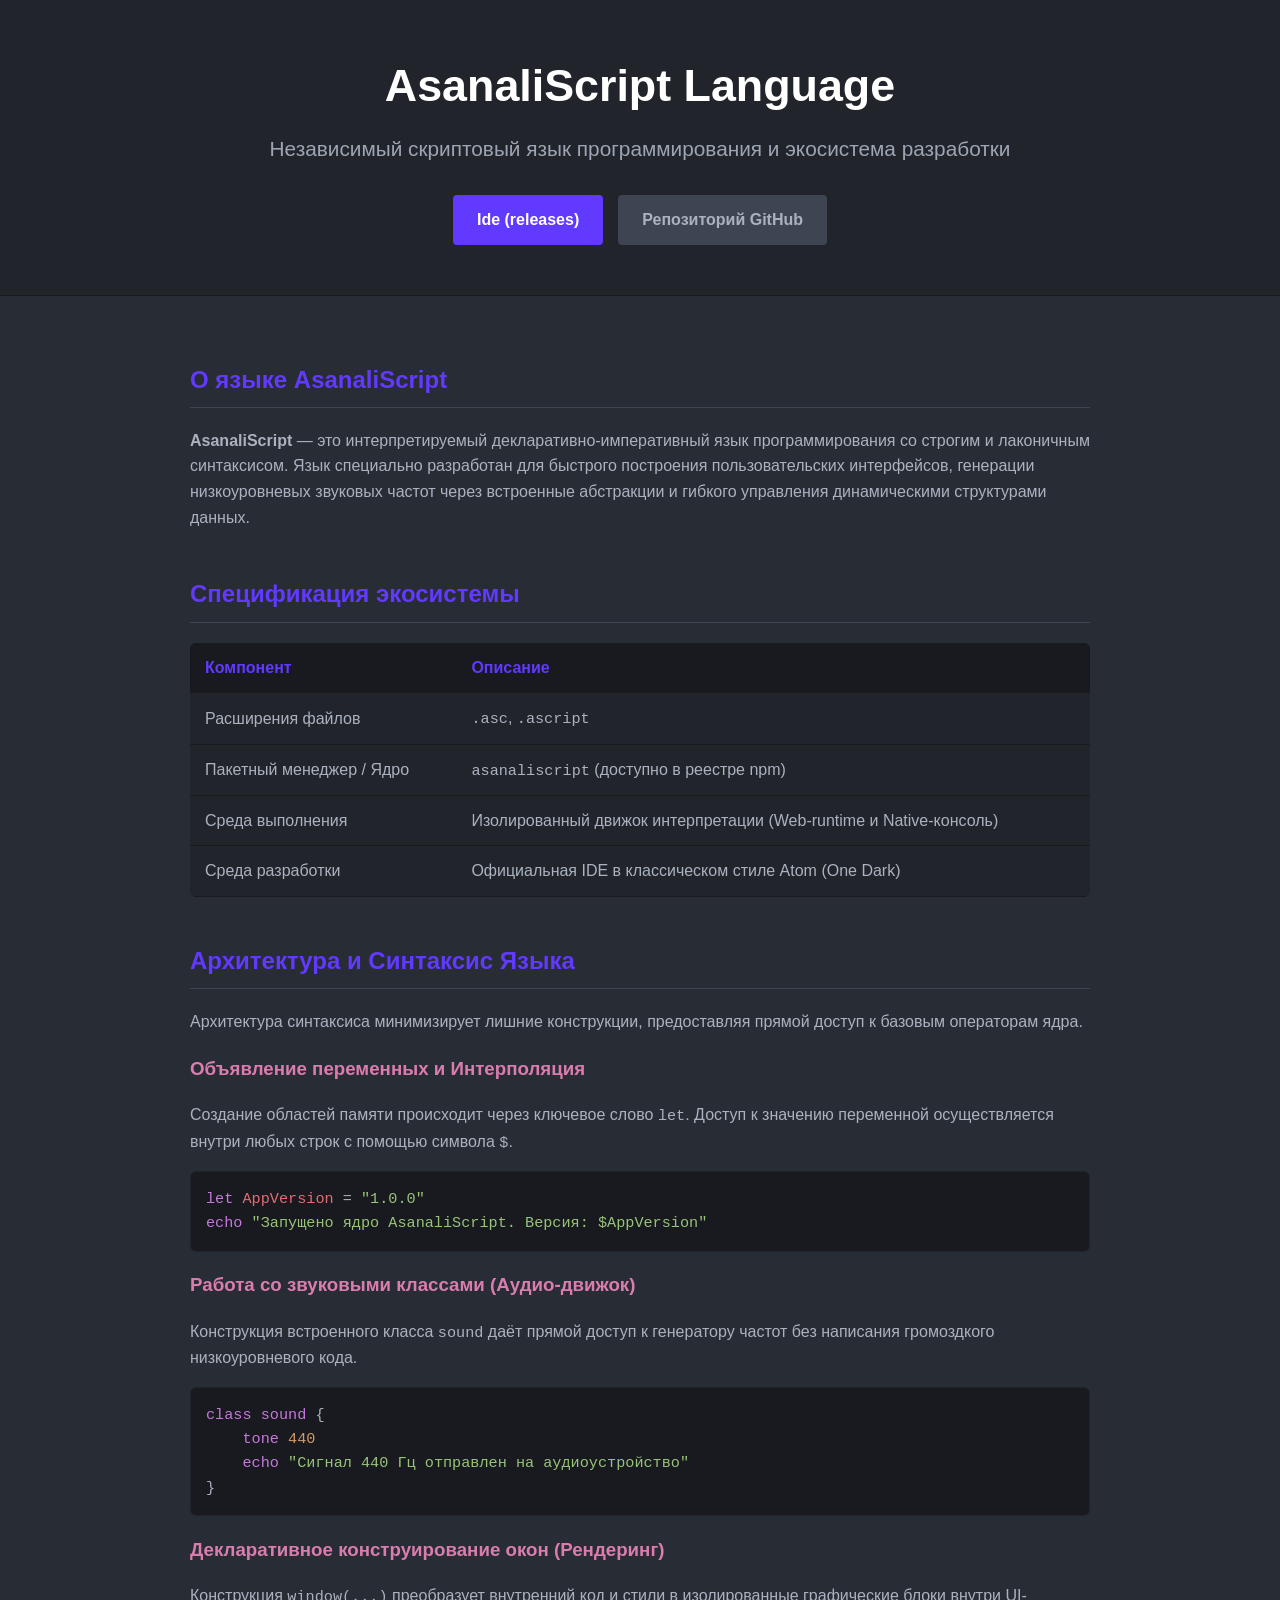
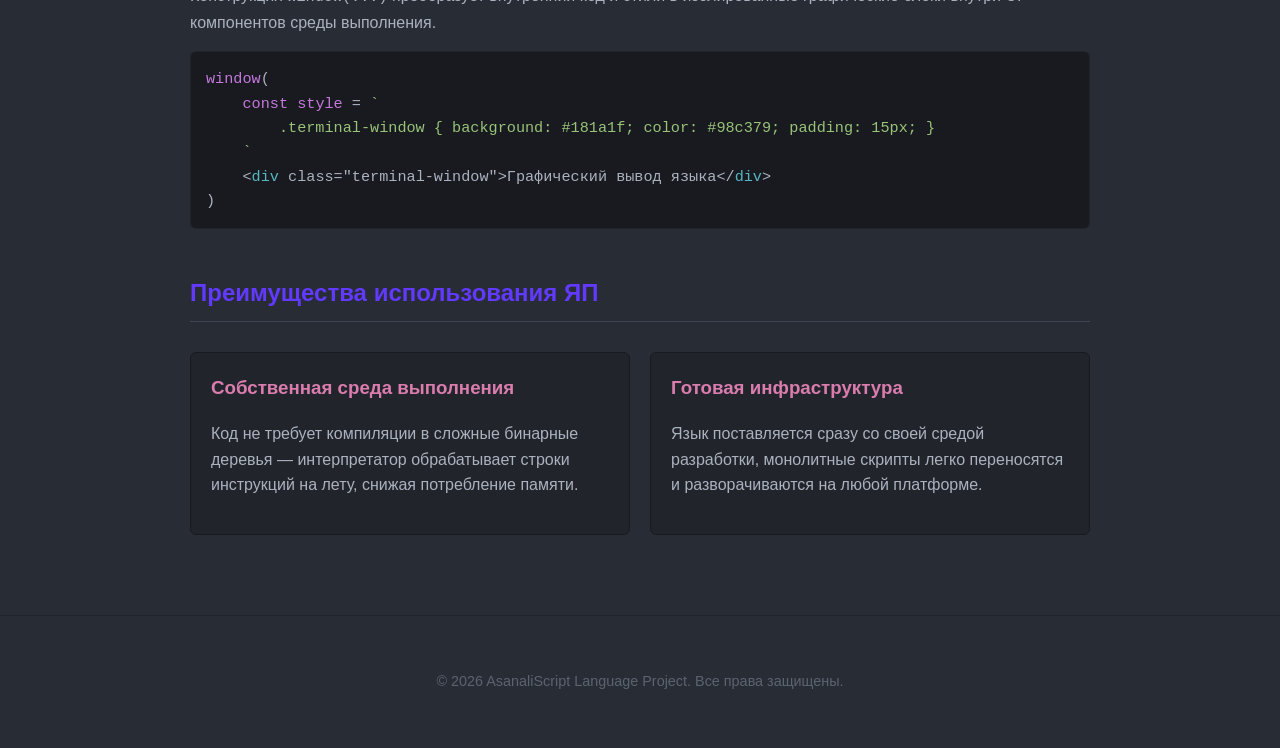
==== index.html @ 1e45b5d1 "Add files via upload" ====
<!DOCTYPE html>
<html lang="ru">
<head>
<meta charset="UTF-8">
<meta name="viewport" content="width=device-width, initial-scale=1.0">
<title>AsanaliScript Language & IDE</title>
<link rel="icon" type="image/png" href="icon.png"/>
</head>
<body>
<style>
body {
    margin: 0;
    padding: 0;
    background-color: #282c34;
    color: #abb2bf;
    font-family: -apple-system, BlinkMacSystemFont, "Segoe UI", Roboto, sans-serif;
    line-height: 1.6;
}

header {
    background-color: #21252b;
    border-bottom: 1px solid #181a1f;
    padding: 50px 20px;
    text-align: center;
}

.container {
    max-width: 900px;
    margin: 0 auto;
    padding: 20px;
}

h1 {
    color: #ffffff;
    font-size: 2.8rem;
    margin: 0 0 10px 0;
}

.subtitle {
    font-size: 1.3rem;
    margin: 0;
    color: #9da5b4;
}

h2 {
    color: #6139FF;
    border-bottom: 1px solid #3e4451;
    padding-bottom: 8px;
    margin-top: 45px;
}

h3 {
    color: #da7dae;
}

.btn-container {
    margin-top: 30px;
    display: flex;
    gap: 15px;
    justify-content: center;
}

.btn {
    display: inline-block;
    background-color: #6139FF;
    color: #ffffff;
    padding: 12px 24px;
    text-decoration: none;
    border-radius: 4px;
    font-weight: bold;
    transition: background 0.2s;
}

.btn:hover {
    background-color: #4b27db;
}

.btn-secondary {
    background-color: #3e4451;
    color: #abb2bf;
}

.btn-secondary:hover {
    background-color: #4b5263;
}

pre {
    background-color: #181a1f;
    padding: 15px;
    border-radius: 6px;
    overflow-x: auto;
    border: 1px solid #21252b;
}

code {
    font-family: "Consolas", "Courier New", monospace;
    font-size: 0.95rem;
}

.kwd { color: #c678dd; }
.str { color: #98c379; }
.num { color: #d19a66; }
.var { color: #e06c75; }
.typ { color: #56b6c2; }

.feature-grid {
    display: grid;
    grid-template-columns: 1fr 1fr;
    gap: 20px;
    margin-top: 30px;
}

.feature-card {
    background-color: #21252b;
    padding: 20px;
    border-radius: 6px;
    border: 1px solid #181a1f;
}

.feature-card h3 {
    margin-top: 0;
}

.spec-table {
    width: 100%;
    border-collapse: collapse;
    margin-top: 20px;
    background-color: #21252b;
    border-radius: 6px;
    overflow: hidden;
}

.spec-table th, .spec-table td {
    padding: 12px 15px;
    text-align: left;
    border-bottom: 1px solid #181a1f;
}

.spec-table th {
    background-color: #181a1f;
    color: #6139FF;
}

footer {
    text-align: center;
    padding: 40px 20px;
    color: #5c6370;
    font-size: 0.9rem;
    border-top: 1px solid #21252b;
    margin-top: 60px;
}
</style>
    <header>
        <h1>AsanaliScript Language</h1>
        <p class="subtitle">Независимый скриптовый язык программирования и экосистема разработки</p>
        
        <div class="btn-container">
            <a href="https://github.com/asanalinskiy/AsanaliScript-IDE/releases" class="btn" id="download-btn">Ide (releases)</a>
            <a href="https://github.com/asanalinskiy/SourceCode-Asanali.Script" class="btn btn-secondary">Репозиторий GitHub</a>
        </div>
    </header>

    <div class="container">
        
        <h2>О языке AsanaliScript</h2>
        <p><strong>AsanaliScript</strong> — это интерпретируемый декларативно-императивный язык программирования со строгим и лаконичным синтаксисом. Язык специально разработан для быстрого построения пользовательских интерфейсов, генерации низкоуровневых звуковых частот через встроенные абстракции и гибкого управления динамическими структурами данных.</p>
        
        <h2>Спецификация экосистемы</h2>
        <table class="spec-table">
            <thead>
                <tr>
                    <th>Компонент</th>
                    <th>Описание</th>
                </tr>
            </thead>
            <tbody>
                <tr>
                    <td>Расширения файлов</td>
                    <td><code>.asc</code>, <code>.ascript</code></td>
                </tr>
                <tr>
                    <td>Пакетный менеджер / Ядро</td>
                    <td><code>asanaliscript</code> (доступно в реестре npm)</td>
                </tr>
                <tr>
                    <td>Среда выполнения</td>
                    <td>Изолированный движок интерпретации (Web-runtime и Native-консоль)</td>
                </tr>
                <tr>
                    <td>Среда разработки</td>
                    <td>Официальная IDE в классическом стиле Atom (One Dark)</td>
                </tr>
            </tbody>
        </table>

        <h2>Архитектура и Синтаксис Языка</h2>
        <p>Архитектура синтаксиса минимизирует лишние конструкции, предоставляя прямой доступ к базовым операторам ядра.</p>

        <h3>Объявление переменных и Интерполяция</h3>
        <p>Создание областей памяти происходит через ключевое слово <code>let</code>. Доступ к значению переменной осуществляется внутри любых строк с помощью символа <code>$</code>.</p>
        <pre><code><span class="kwd">let</span> <span class="var">AppVersion</span> = <span class="str">"1.0.0"</span>
<span class="kwd">echo</span> <span class="str">"Запущено ядро AsanaliScript. Версия: $AppVersion"</span></code></pre>

        <h3>Работа со звуковыми классами (Аудио-движок)</h3>
        <p>Конструкция встроенного класса <code>sound</code> даёт прямой доступ к генератору частот без написания громоздкого низкоуровневого кода.</p>
        <pre><code><span class="kwd">class sound</span> {
    <span class="kwd">tone</span> <span class="num">440</span>
    <span class="kwd">echo</span> <span class="str">"Сигнал 440 Гц отправлен на аудиоустройство"</span>
}</code></pre>

        <h3>Декларативное конструирование окон (Рендеринг)</h3>
        <p>Конструкция <code>window(...)</code> преобразует внутренний код и стили в изолированные графические блоки внутри UI-компонентов среды выполнения.</p>
        <pre><code><span class="kwd">window</span>(
    <span class="kwd">const style</span> = <span class="str">`
        .terminal-window { background: #181a1f; color: #98c379; padding: 15px; }
    `</span>
    &lt;<span class="typ">div</span> class="terminal-window"&gt;Графический вывод языка&lt;/<span class="typ">div</span>&gt;
)</code></pre>

        <h2>Преимущества использования ЯП</h2>
        <div class="feature-grid">
            <div class="feature-card">
                <h3>Собственная среда выполнения</h3>
                <p>Код не требует компиляции в сложные бинарные деревья — интерпретатор обрабатывает строки инструкций на лету, снижая потребление памяти.</p>
            </div>
            <div class="feature-card">
                <h3>Готовая инфраструктура</h3>
                <p>Язык поставляется сразу со своей средой разработки, монолитные скрипты легко переносятся и разворачиваются на любой платформе.</p>
            </div>
        </div>

    </div>

    <footer>
        <p>&copy; 2026 AsanaliScript Language Project. Все права защищены.</p>
    </footer>

    <script>
const downloadBtn = document.getElementById('download-btn');

downloadBtn.addEventListener('click', (e) => {
    console.log('Запрос на скачивание AsanaliScript IDE');
});</script>
</body>
</html>
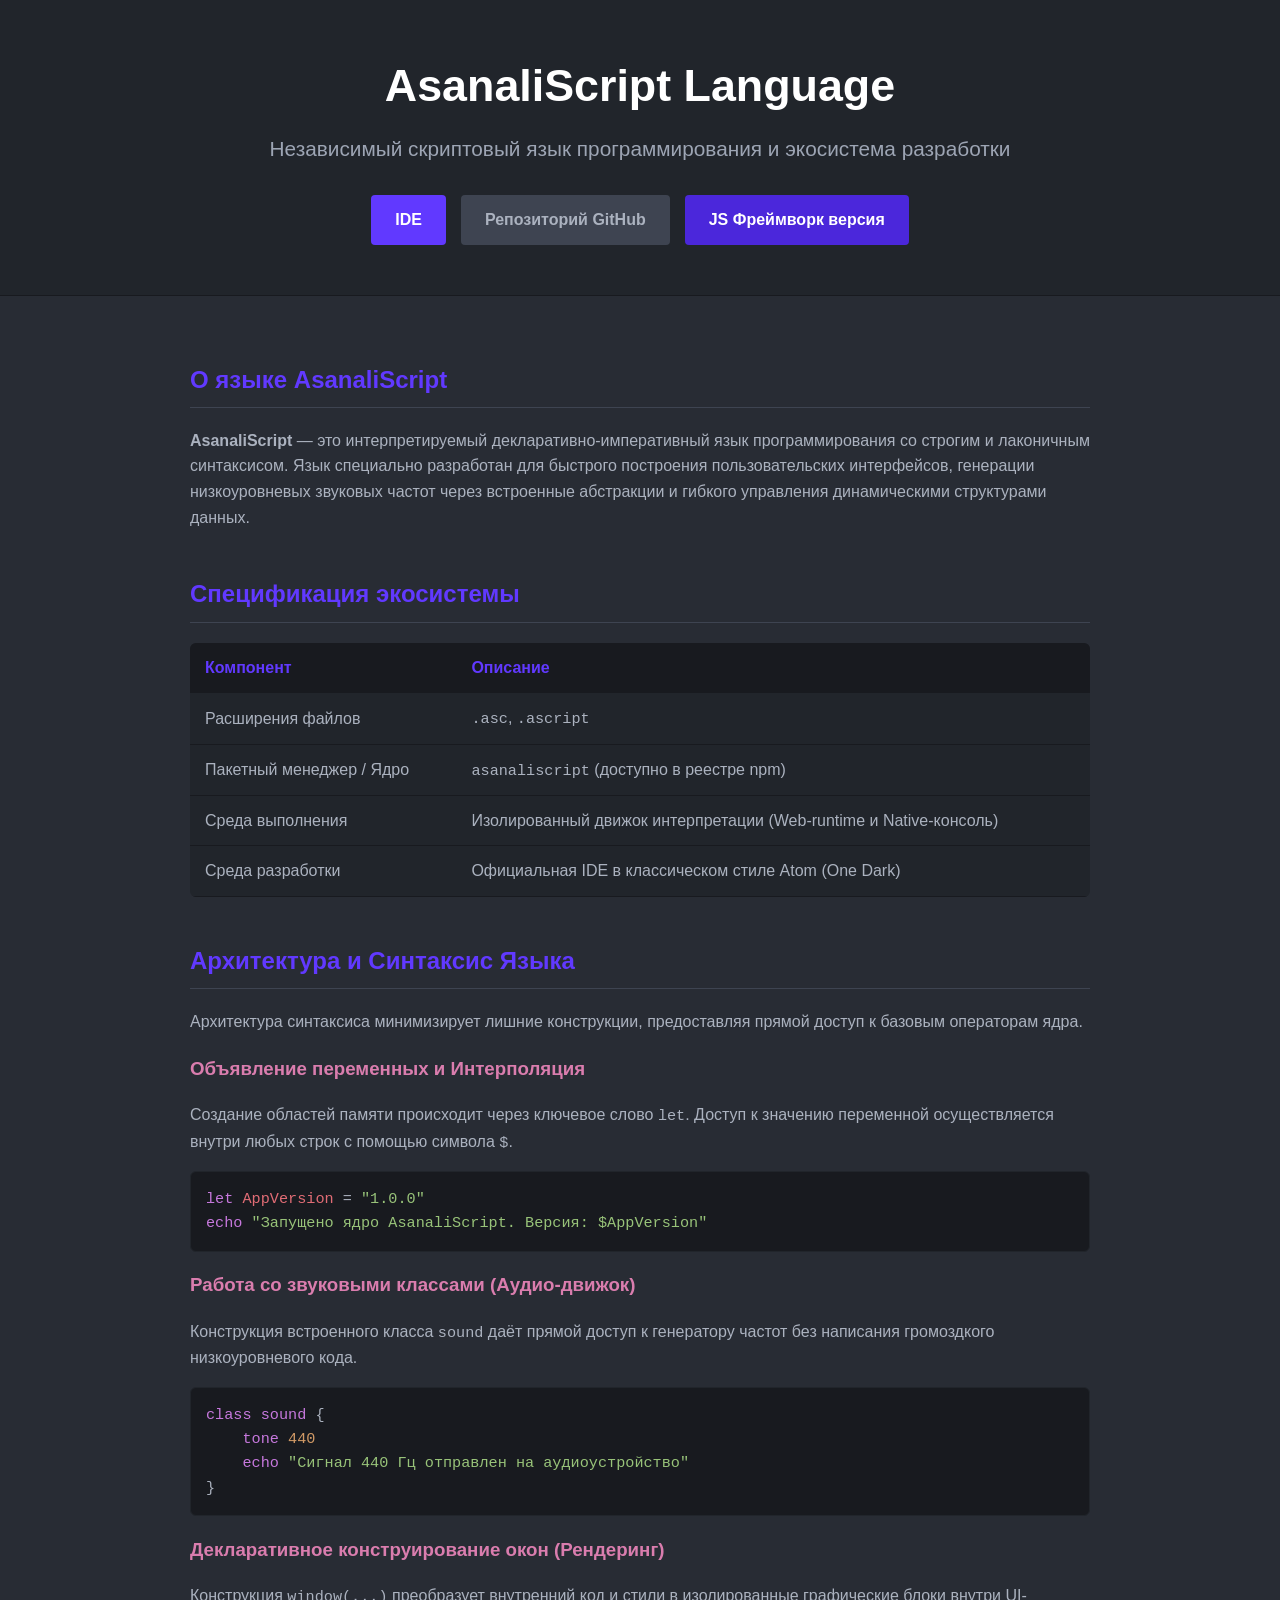
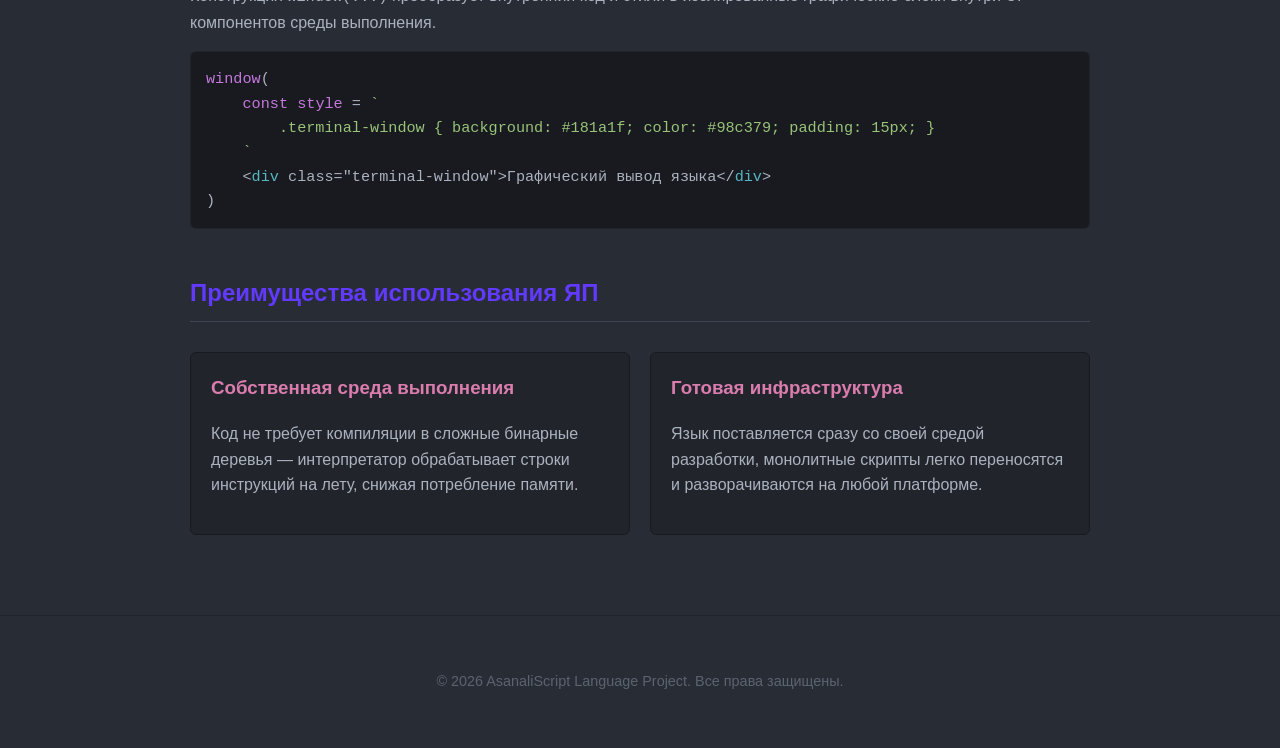
==== commit 5d77f255: "Update index.html" ====
--- a/index.html
+++ b/index.html
@@ -84,6 +84,14 @@
     background-color: #4b5263;
 }
 
+.btn-three {
+    background-color: #4b27db;
+}
+
+.btn-three:hover {
+    background-color: #4b27db;
+}
+
 pre {
     background-color: #181a1f;
     padding: 15px;
@@ -155,8 +163,9 @@
         <p class="subtitle">Независимый скриптовый язык программирования и экосистема разработки</p>
         
         <div class="btn-container">
-            <a href="https://github.com/asanalinskiy/AsanaliScript-IDE/releases" class="btn" id="download-btn">Ide (releases)</a>
+            <a href="https://github.com/asanalinskiy/AsanaliScript-IDE/archive/refs/tags/v1.0.0.zip" class="btn" id="download-btn">IDE</a>
             <a href="https://github.com/asanalinskiy/SourceCode-Asanali.Script" class="btn btn-secondary">Репозиторий GitHub</a>
+            <a href="https://github.com/asanalinskiy/asanalsicript.js" class="btn btn-three">JS Фреймворк версия</a>
         </div>
     </header>
 
@@ -242,4 +251,4 @@
     console.log('Запрос на скачивание AsanaliScript IDE');
 });</script>
 </body>
-</html>+</html>
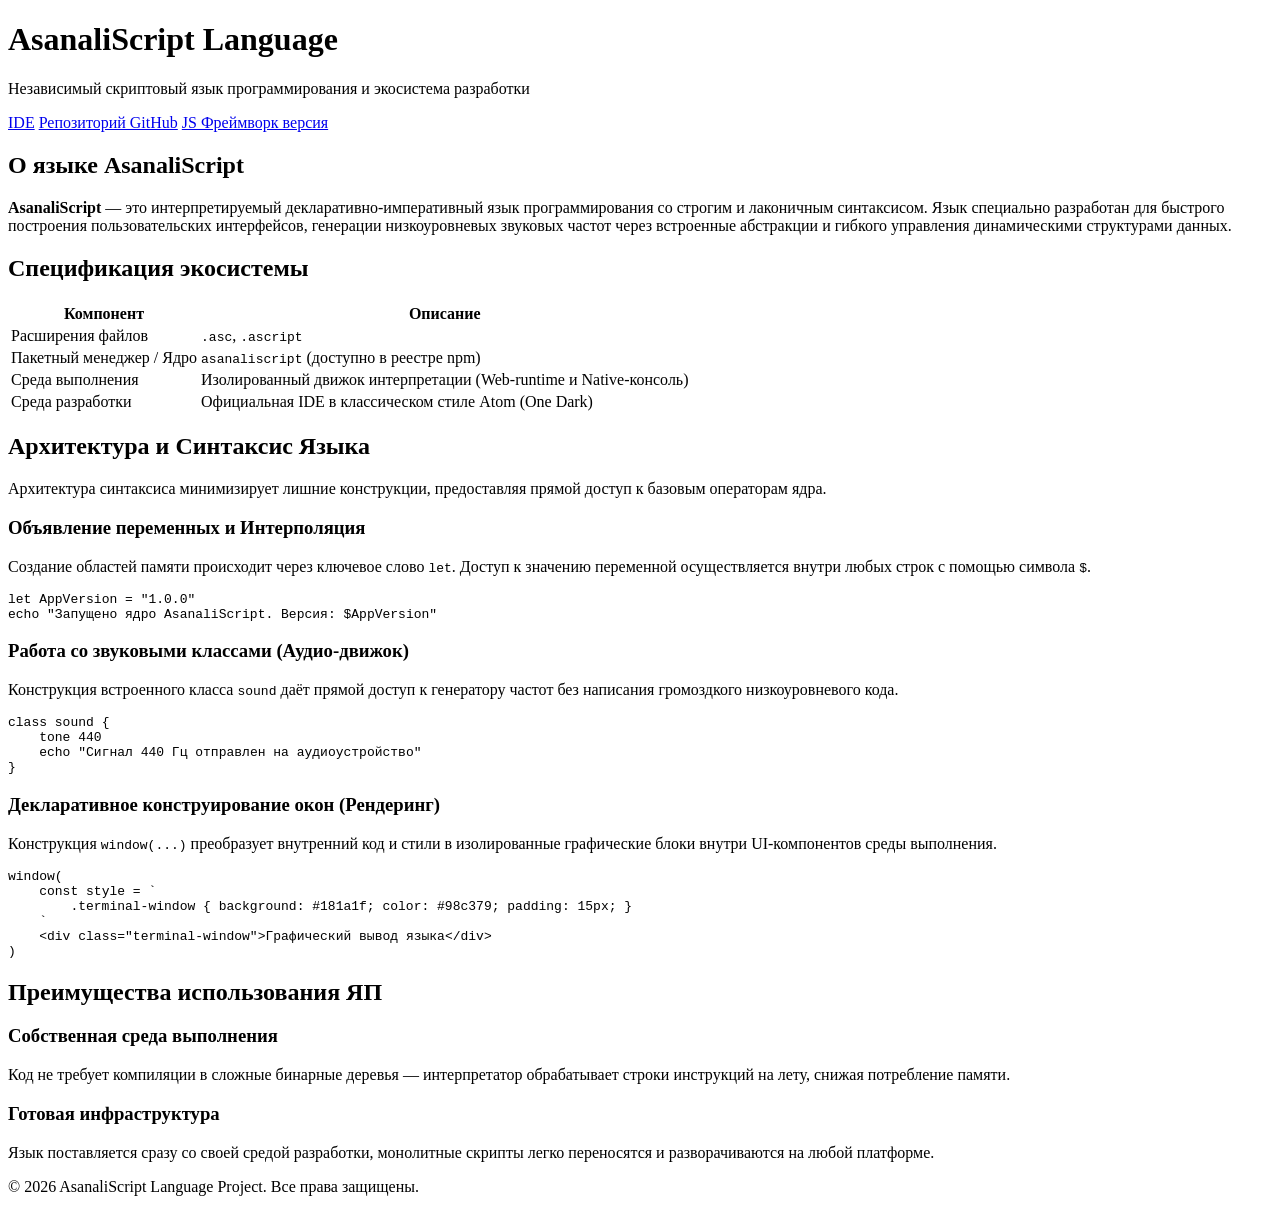
==== commit 57385d48: "Update index.html" ====
--- a/index.html
+++ b/index.html
@@ -4,160 +4,10 @@
 <meta charset="UTF-8">
 <meta name="viewport" content="width=device-width, initial-scale=1.0">
 <title>AsanaliScript Language & IDE</title>
+<link rel="stylesheet" href="style.css"/>
 <link rel="icon" type="image/png" href="icon.png"/>
 </head>
 <body>
-<style>
-body {
-    margin: 0;
-    padding: 0;
-    background-color: #282c34;
-    color: #abb2bf;
-    font-family: -apple-system, BlinkMacSystemFont, "Segoe UI", Roboto, sans-serif;
-    line-height: 1.6;
-}
-
-header {
-    background-color: #21252b;
-    border-bottom: 1px solid #181a1f;
-    padding: 50px 20px;
-    text-align: center;
-}
-
-.container {
-    max-width: 900px;
-    margin: 0 auto;
-    padding: 20px;
-}
-
-h1 {
-    color: #ffffff;
-    font-size: 2.8rem;
-    margin: 0 0 10px 0;
-}
-
-.subtitle {
-    font-size: 1.3rem;
-    margin: 0;
-    color: #9da5b4;
-}
-
-h2 {
-    color: #6139FF;
-    border-bottom: 1px solid #3e4451;
-    padding-bottom: 8px;
-    margin-top: 45px;
-}
-
-h3 {
-    color: #da7dae;
-}
-
-.btn-container {
-    margin-top: 30px;
-    display: flex;
-    gap: 15px;
-    justify-content: center;
-}
-
-.btn {
-    display: inline-block;
-    background-color: #6139FF;
-    color: #ffffff;
-    padding: 12px 24px;
-    text-decoration: none;
-    border-radius: 4px;
-    font-weight: bold;
-    transition: background 0.2s;
-}
-
-.btn:hover {
-    background-color: #4b27db;
-}
-
-.btn-secondary {
-    background-color: #3e4451;
-    color: #abb2bf;
-}
-
-.btn-secondary:hover {
-    background-color: #4b5263;
-}
-
-.btn-three {
-    background-color: #4b27db;
-}
-
-.btn-three:hover {
-    background-color: #4b27db;
-}
-
-pre {
-    background-color: #181a1f;
-    padding: 15px;
-    border-radius: 6px;
-    overflow-x: auto;
-    border: 1px solid #21252b;
-}
-
-code {
-    font-family: "Consolas", "Courier New", monospace;
-    font-size: 0.95rem;
-}
-
-.kwd { color: #c678dd; }
-.str { color: #98c379; }
-.num { color: #d19a66; }
-.var { color: #e06c75; }
-.typ { color: #56b6c2; }
-
-.feature-grid {
-    display: grid;
-    grid-template-columns: 1fr 1fr;
-    gap: 20px;
-    margin-top: 30px;
-}
-
-.feature-card {
-    background-color: #21252b;
-    padding: 20px;
-    border-radius: 6px;
-    border: 1px solid #181a1f;
-}
-
-.feature-card h3 {
-    margin-top: 0;
-}
-
-.spec-table {
-    width: 100%;
-    border-collapse: collapse;
-    margin-top: 20px;
-    background-color: #21252b;
-    border-radius: 6px;
-    overflow: hidden;
-}
-
-.spec-table th, .spec-table td {
-    padding: 12px 15px;
-    text-align: left;
-    border-bottom: 1px solid #181a1f;
-}
-
-.spec-table th {
-    background-color: #181a1f;
-    color: #6139FF;
-}
-
-footer {
-    text-align: center;
-    padding: 40px 20px;
-    color: #5c6370;
-    font-size: 0.9rem;
-    border-top: 1px solid #21252b;
-    margin-top: 60px;
-}
-</style>
     <header>
         <h1>AsanaliScript Language</h1>
         <p class="subtitle">Независимый скриптовый язык программирования и экосистема разработки</p>
@@ -165,7 +15,7 @@
         <div class="btn-container">
             <a href="https://github.com/asanalinskiy/AsanaliScript-IDE/archive/refs/tags/v1.0.0.zip" class="btn" id="download-btn">IDE</a>
             <a href="https://github.com/asanalinskiy/SourceCode-Asanali.Script" class="btn btn-secondary">Репозиторий GitHub</a>
-            <a href="https://github.com/asanalinskiy/asanalsicript.js" class="btn btn-three">JS Фреймворк версия</a>
+            <a href="https://github.com/asanalinskiy/asanaliscript.js" class="btn btn-three">JS Фреймворк версия</a>
         </div>
     </header>
 
@@ -244,11 +94,6 @@
         <p>&copy; 2026 AsanaliScript Language Project. Все права защищены.</p>
     </footer>
 
-    <script>
-const downloadBtn = document.getElementById('download-btn');
-
-downloadBtn.addEventListener('click', (e) => {
-    console.log('Запрос на скачивание AsanaliScript IDE');
-});</script>
+    <script src="app.js"></script>
 </body>
 </html>
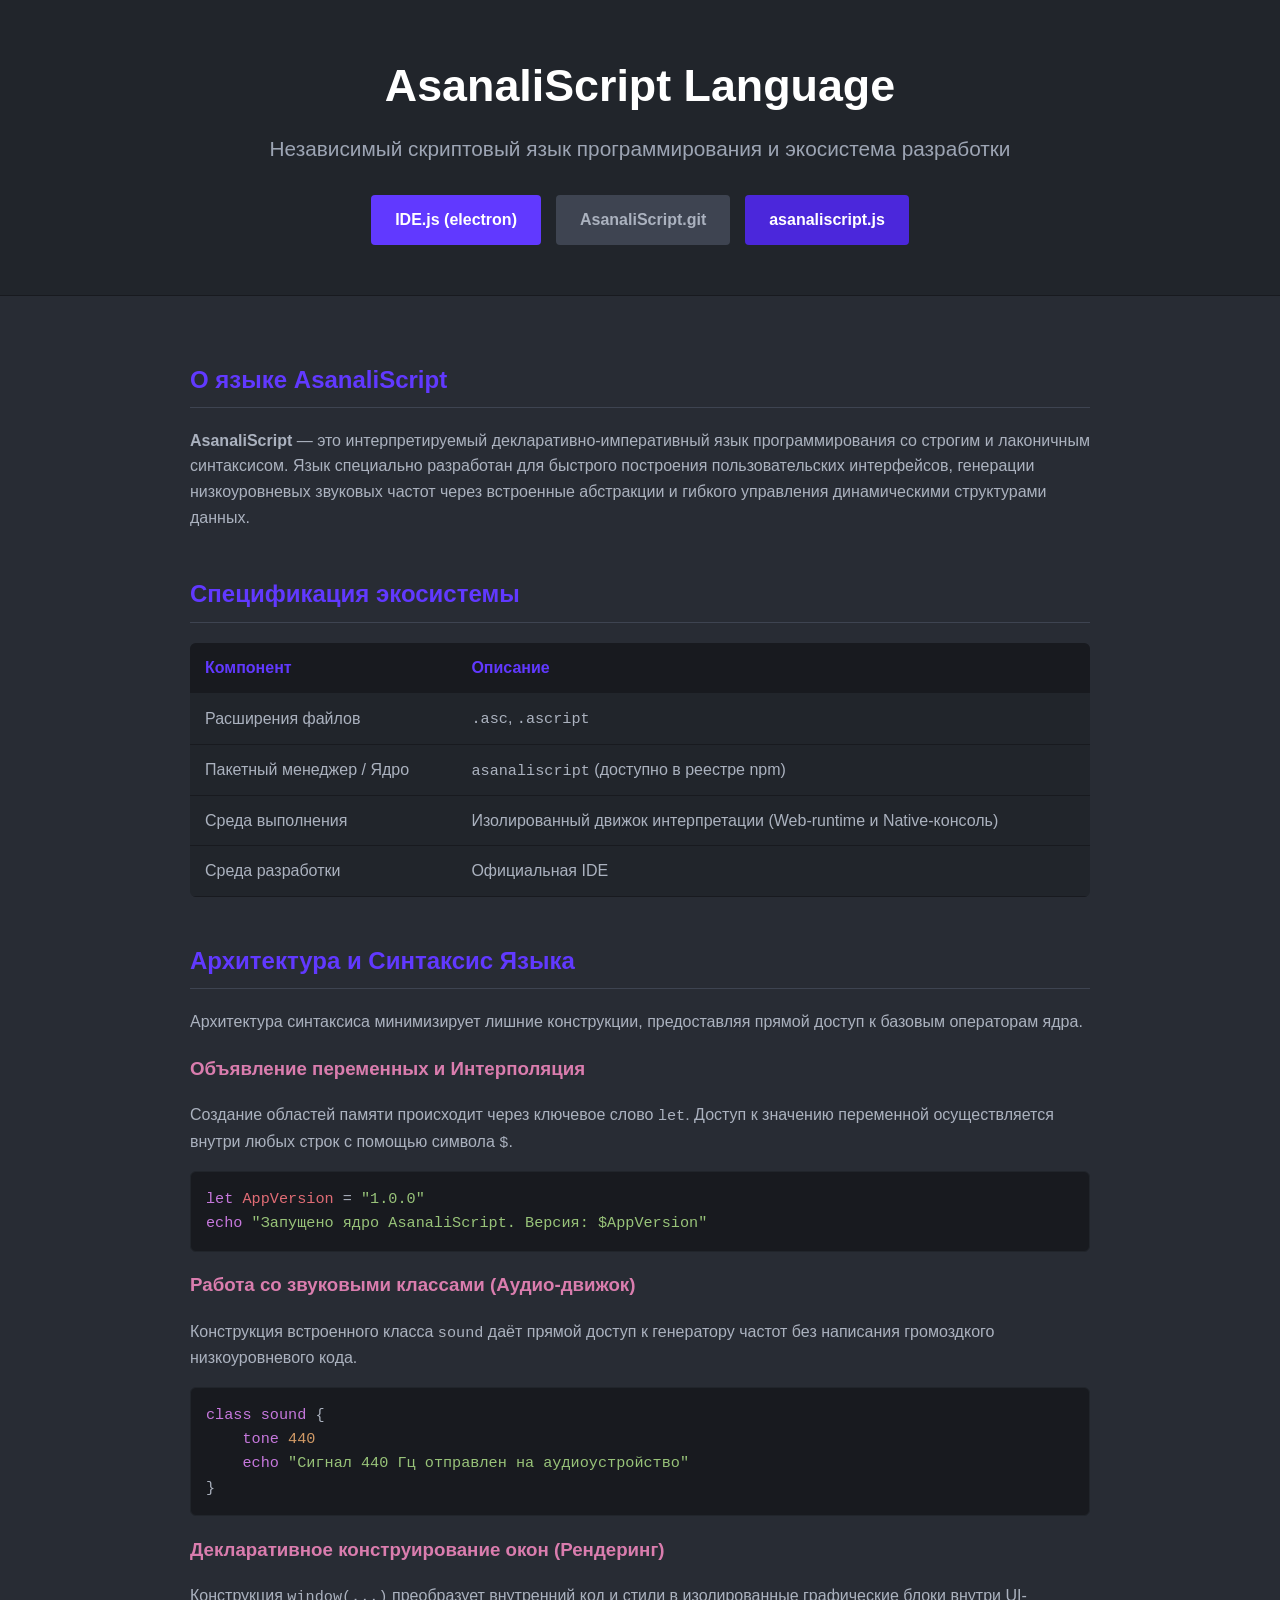
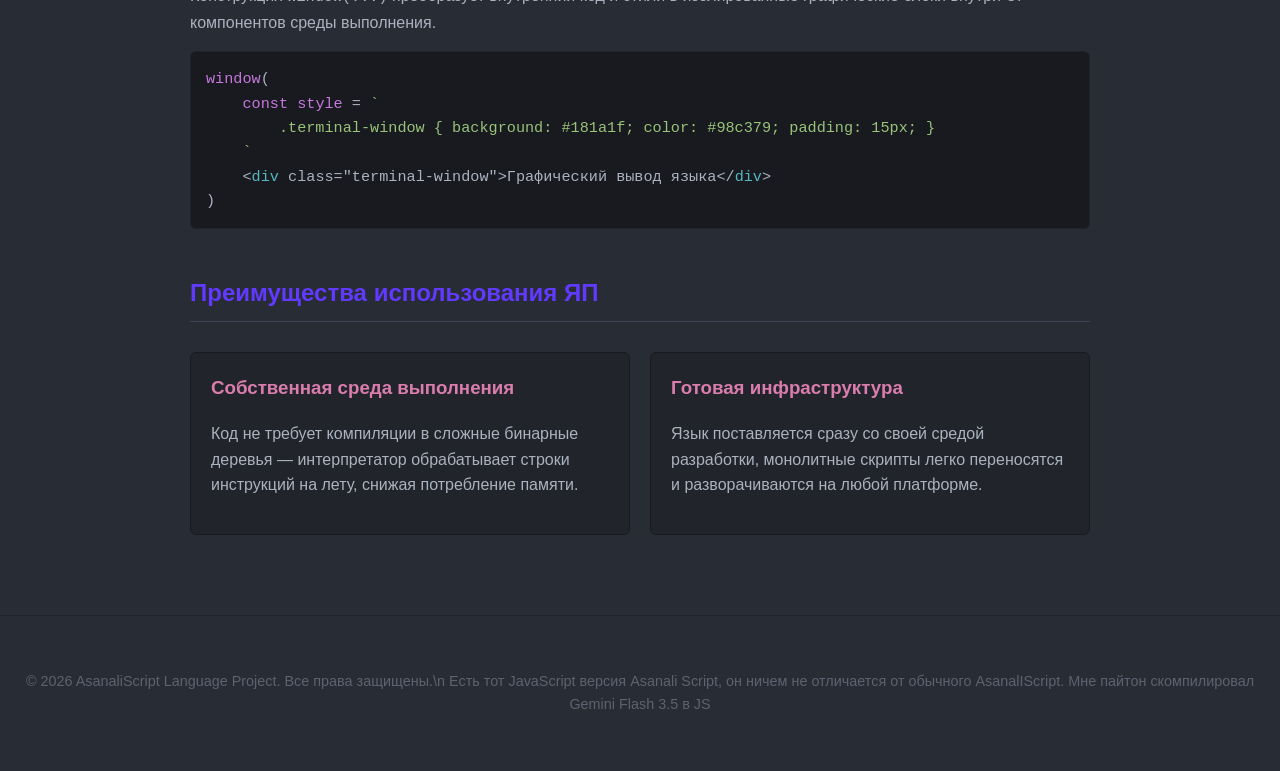
==== commit 09cfb792: "Update index.html" ====
--- a/index.html
+++ b/index.html
@@ -13,9 +13,9 @@
         <p class="subtitle">Независимый скриптовый язык программирования и экосистема разработки</p>
         
         <div class="btn-container">
-            <a href="https://github.com/asanalinskiy/AsanaliScript-IDE/archive/refs/tags/v1.0.0.zip" class="btn" id="download-btn">IDE</a>
-            <a href="https://github.com/asanalinskiy/SourceCode-Asanali.Script" class="btn btn-secondary">Репозиторий GitHub</a>
-            <a href="https://github.com/asanalinskiy/asanaliscript.js" class="btn btn-three">JS Фреймворк версия</a>
+            <a href="https://github.com/asanalinskiy/AsanaliScript-IDE/releases/download/v1.0.0/AsanaliScript.IDE.zip" class="btn">IDE.js (electron)</a>
+            <a href="https://github.com/asanalinskiy/SourceCode-Asanali.Script" class="btn btn-secondary">AsanaliScript.git</a>
+            <a href="https://github.com/asanalinskiy/asanaliscript.js" class="btn btn-three">asanaliscript.js</a>
         </div>
     </header>
 
@@ -47,7 +47,7 @@
                 </tr>
                 <tr>
                     <td>Среда разработки</td>
-                    <td>Официальная IDE в классическом стиле Atom (One Dark)</td>
+                    <td>Официальная IDE</td>
                 </tr>
             </tbody>
         </table>
@@ -91,7 +91,7 @@
     </div>
 
     <footer>
-        <p>&copy; 2026 AsanaliScript Language Project. Все права защищены.</p>
+        <p>&copy; 2026 AsanaliScript Language Project. Все права защищены.\n Есть тот JavaScript версия Asanali Script, он ничем не отличается от обычного AsanalIScript. Мне пайтон скомпилировал Gemini Flash 3.5 в JS</p>
     </footer>
 
     <script src="app.js"></script>
--- a/style.css
+++ b/style.css
@@ -0,0 +1,149 @@
+body {
+    margin: 0;
+    padding: 0;
+    background-color: #282c34;
+    color: #abb2bf;
+    font-family: -apple-system, BlinkMacSystemFont, "Segoe UI", Roboto, sans-serif;
+    line-height: 1.6;
+}
+
+header {
+    background-color: #21252b;
+    border-bottom: 1px solid #181a1f;
+    padding: 50px 20px;
+    text-align: center;
+}
+
+.container {
+    max-width: 900px;
+    margin: 0 auto;
+    padding: 20px;
+}
+
+h1 {
+    color: #ffffff;
+    font-size: 2.8rem;
+    margin: 0 0 10px 0;
+}
+
+.subtitle {
+    font-size: 1.3rem;
+    margin: 0;
+    color: #9da5b4;
+}
+
+h2 {
+    color: #6139FF;
+    border-bottom: 1px solid #3e4451;
+    padding-bottom: 8px;
+    margin-top: 45px;
+}
+
+h3 {
+    color: #da7dae;
+}
+
+.btn-container {
+    margin-top: 30px;
+    display: flex;
+    gap: 15px;
+    justify-content: center;
+}
+
+.btn {
+    display: inline-block;
+    background-color: #6139FF;
+    color: #ffffff;
+    padding: 12px 24px;
+    text-decoration: none;
+    border-radius: 4px;
+    font-weight: bold;
+    transition: background 0.2s;
+}
+
+.btn:hover {
+    background-color: #4b27db;
+}
+
+.btn-secondary {
+    background-color: #3e4451;
+    color: #abb2bf;
+}
+
+.btn-secondary:hover {
+    background-color: #4b5263;
+}
+
+.btn-three {
+    background-color: #4b27db;
+}
+
+.btn-three:hover {
+    background-color: #4b27db;
+}
+
+pre {
+    background-color: #181a1f;
+    padding: 15px;
+    border-radius: 6px;
+    overflow-x: auto;
+    border: 1px solid #21252b;
+}
+
+code {
+    font-family: "Consolas", "Courier New", monospace;
+    font-size: 0.95rem;
+}
+
+.kwd { color: #c678dd; }
+.str { color: #98c379; }
+.num { color: #d19a66; }
+.var { color: #e06c75; }
+.typ { color: #56b6c2; }
+
+.feature-grid {
+    display: grid;
+    grid-template-columns: 1fr 1fr;
+    gap: 20px;
+    margin-top: 30px;
+}
+
+.feature-card {
+    background-color: #21252b;
+    padding: 20px;
+    border-radius: 6px;
+    border: 1px solid #181a1f;
+}
+
+.feature-card h3 {
+    margin-top: 0;
+}
+
+.spec-table {
+    width: 100%;
+    border-collapse: collapse;
+    margin-top: 20px;
+    background-color: #21252b;
+    border-radius: 6px;
+    overflow: hidden;
+}
+
+.spec-table th, .spec-table td {
+    padding: 12px 15px;
+    text-align: left;
+    border-bottom: 1px solid #181a1f;
+}
+
+.spec-table th {
+    background-color: #181a1f;
+    color: #6139FF;
+}
+
+footer {
+    text-align: center;
+    padding: 40px 20px;
+    color: #5c6370;
+    font-size: 0.9rem;
+    border-top: 1px solid #21252b;
+    margin-top: 60px;
+}
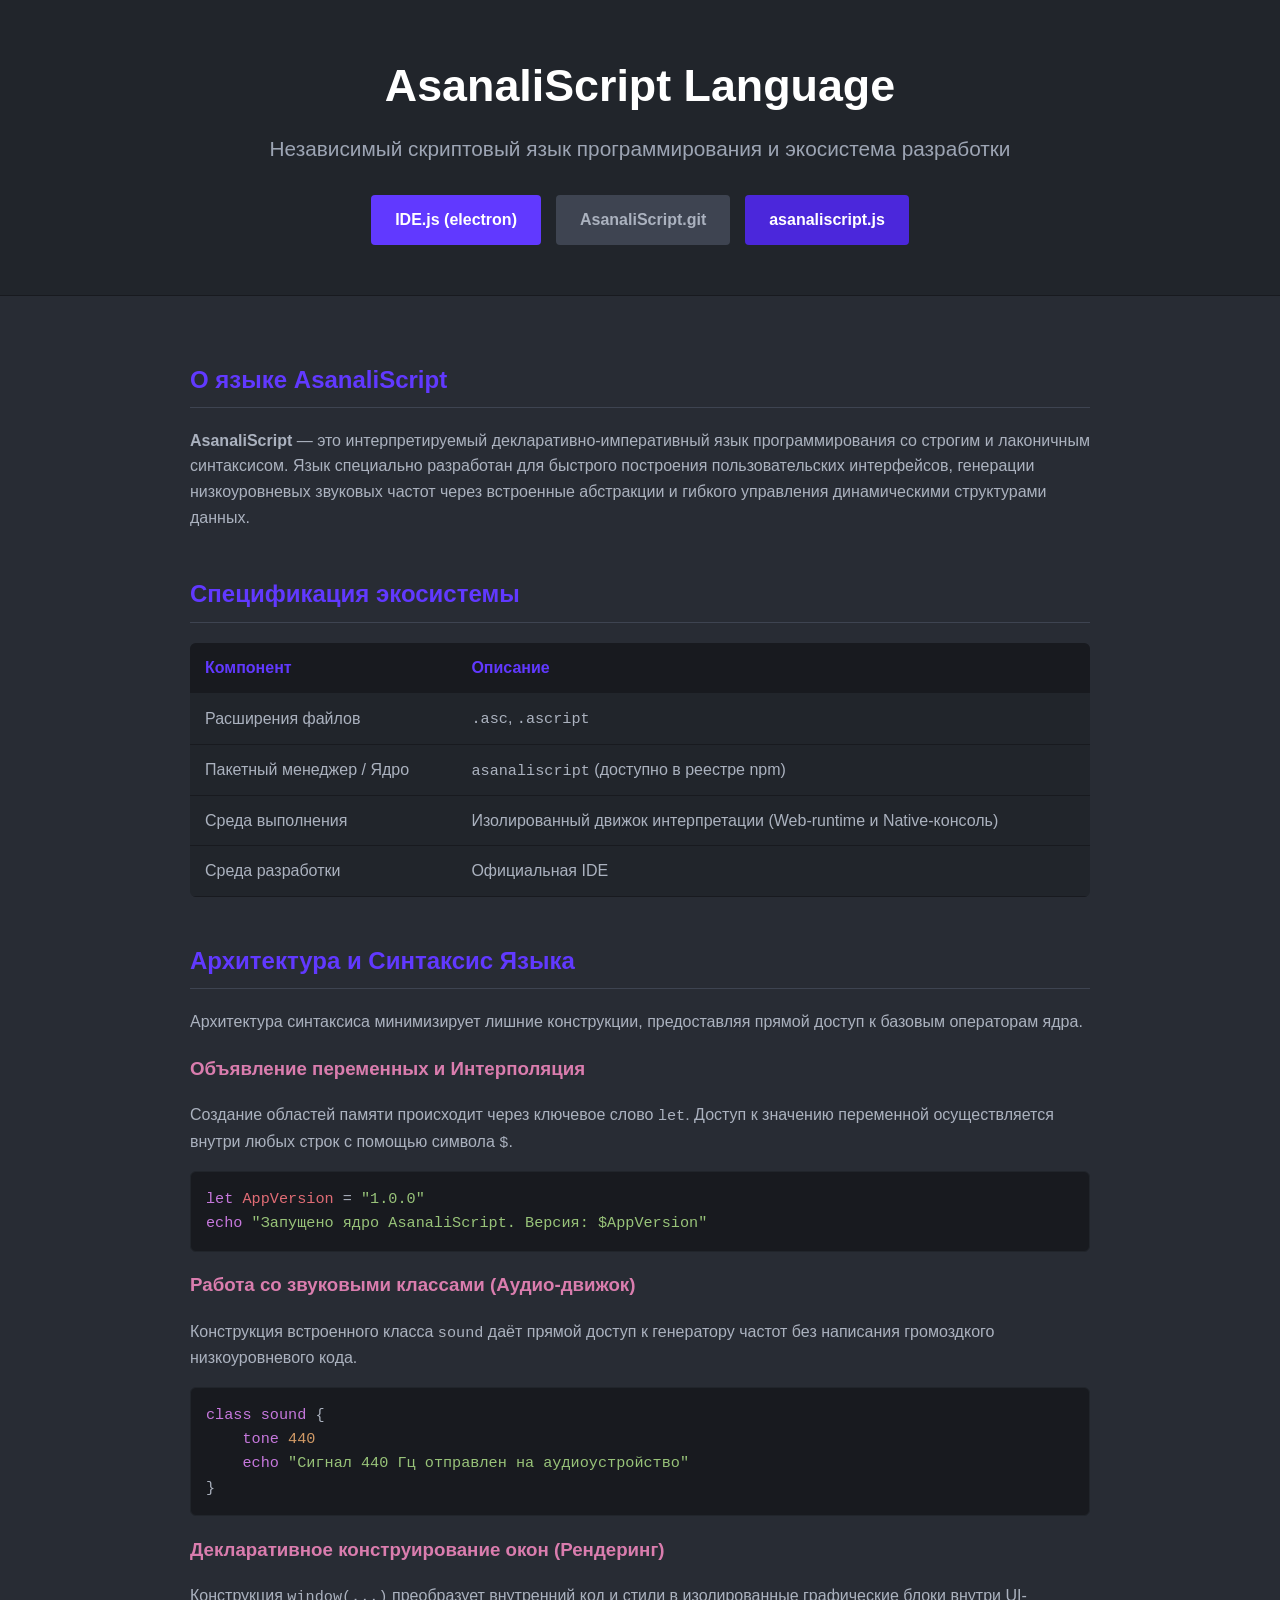
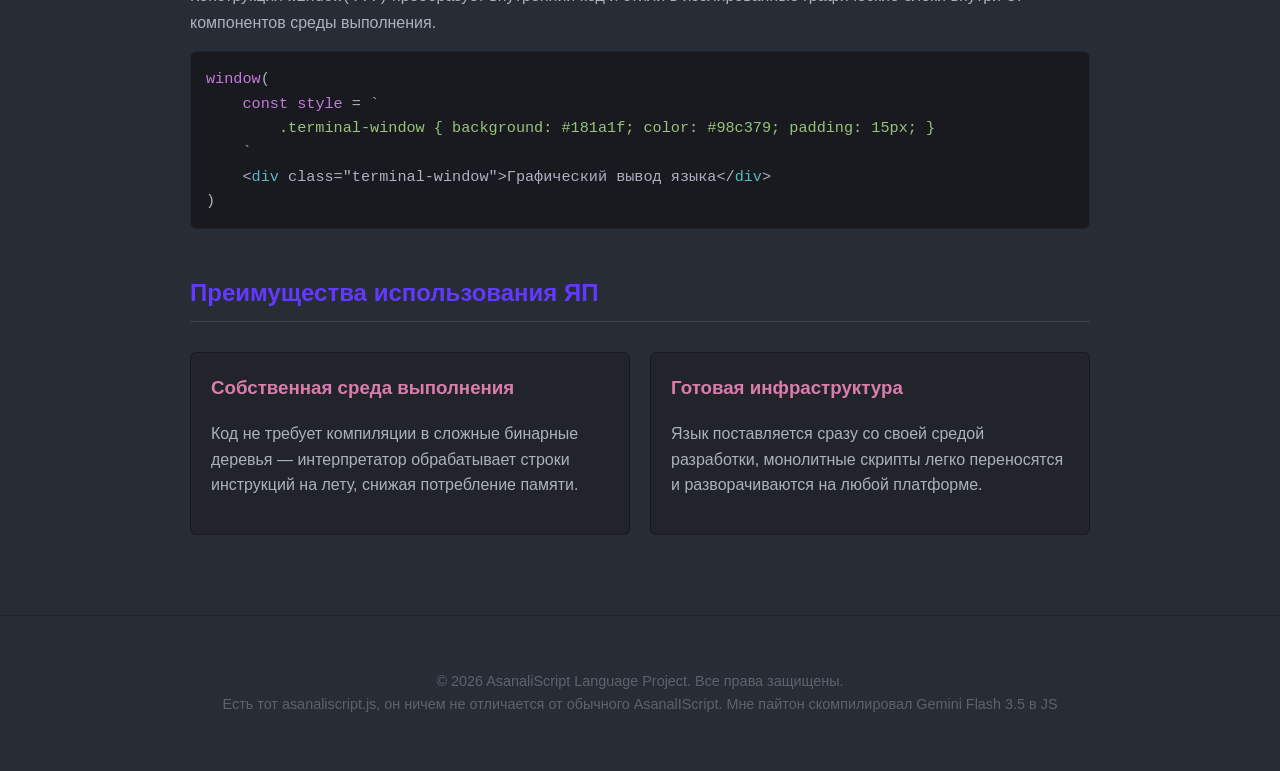
==== commit 65e85663: "Fix HTML encoding issues in index.html" ====
--- a/index.html
+++ b/index.html
@@ -91,7 +91,7 @@
     </div>
 
     <footer>
-        <p>&copy; 2026 AsanaliScript Language Project. Все права защищены.\n Есть тот JavaScript версия Asanali Script, он ничем не отличается от обычного AsanalIScript. Мне пайтон скомпилировал Gemini Flash 3.5 в JS</p>
+        <p>&copy; 2026 AsanaliScript Language Project. Все права защищены.<br> Есть тот asanaliscript.js, он ничем не отличается от обычного AsanalIScript. Мне пайтон скомпилировал Gemini Flash 3.5 в JS</p>
     </footer>
 
     <script src="app.js"></script>
